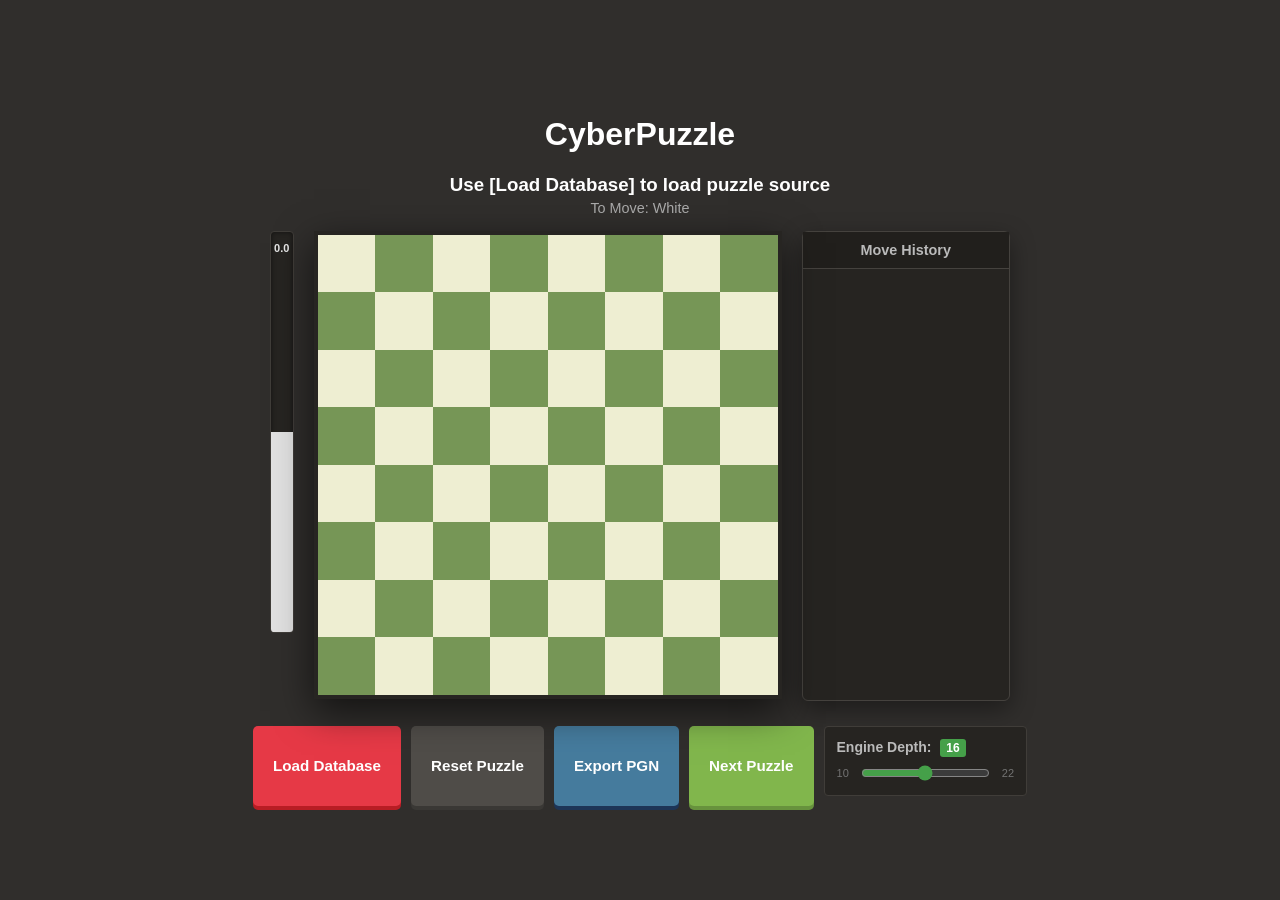
==== index.html @ 089b6265 "'init'" ====
<!DOCTYPE html>
<html lang="en">
<head>
    <meta charset="UTF-8">
    <meta name="viewport" content="width=device-width, initial-scale=1.0">
    <title>CyberPuzzle</title>
    <script src="chess.min.js"></script>
    <link rel="stylesheet" href="style.css">
</head>
<body>

    <div class="meta-info">
        <h1 style="color: #ffffff;">CyberPuzzle</h1>
        <h3 id="game-title" style="margin:0;">Loading</h3>
        <div id="turn-indicator" style="color: #aaa; font-size: 0.9rem; margin-top:4px;">-</div>
    </div>

    <div class="workspace-container">
        <div class="eval-bar-container">
            <div id="eval-bar-fill" class="eval-bar-fill"></div>
            <div id="eval-bar-text" class="eval-bar-text">0.0</div>
        </div>
        <div class="chessboard-wrapper">
            <div class="chessboard" id="board"></div>
            <div id="pieces-layer"></div>

            <div id="promotion-modal" class="promotion-overlay">
                <div class="promotion-box">
                    <h4>Promote Pawn</h4>
                    <div id="promotion-options"></div>
                </div>
            </div>
        </div>

        <div class="history-panel">
            <div class="history-header">Move History</div>
            <div class="history-moves-list" id="history-container"></div>
        </div>
    </div>

    <div class="controls">
        <label class="custom-file-upload" style="background-color: #e63946; color: white; padding: 12px 20px; font-size: 0.95rem; cursor: pointer; border-radius: 5px; font-weight: bold; box-shadow: 0 4px 0 #b81d24; display: inline-flex; align-items: center; justify-content: center;">
            Load Database
            <input type="file" id="pgn-file-input" accept=".pgn" style="display: none;" onchange="handleDatabaseUpload(event)">
        </label>
        
        <button onclick="resetBoard()">Reset Puzzle</button>
        <button class="secondary" onclick="exportCurrentPGN()">Export PGN</button>
        <button class="primary" onclick="loadNewPuzzle()">Next Puzzle</button>
        
        <div class="depth-selector-container">
            <label for="depth-slider">Engine Depth: <span id="depth-value">16</span></label>
            <div class="slider-wrapper">
                <span class="depth-label-min">10</span>
                <input type="range" id="depth-slider" min="10" max="22" value="16" step="1">
                <span class="depth-label-max">22</span>
            </div>
        </div>

    </div>

    <script src="stockfish-wrapper.js"></script>
    <script src="puzzle-trainer.js"></script>
</body>
</html>
---- style.css ----
:root {
    --light-square: #eeeed2;
    --dark-square: #769656;
    --selected-square: rgba(247, 247, 105, 0.6);
    --last-move-square: rgba(186, 202, 43, 0.5);
    --board-border: #272522;
}
body {
    font-family: 'Segoe UI', Tahoma, Geneva, Verdana, sans-serif;
    background-color: #302e2c;
    color: #fff;
    display: flex;
    flex-direction: column;
    align-items: center;
    justify-content: center;
    min-height: 100vh;
    margin: 0;
    padding: 20px;
    box-sizing: border-box;
}
.meta-info { text-align: center; margin-bottom: 15px; min-height: 40px; }

/* Main Workspace layout rules for Side-by-Side look */
.workspace-container {
    display: flex;
    flex-direction: row;
    gap: 20px;
    align-items: flex-start;
    justify-content: center;
    max-width: 740px;
    width: 100%;
}
@media (max-width: 700px) {
    .workspace-container {
        flex-direction: column;
        align-items: center;
    }
}

.chessboard-wrapper {
    position: relative;
    width: 90vw; height: 90vw;
    max-width: 460px; max-height: 460px;
    border: 4px solid var(--board-border);
    box-shadow: 0 12px 36px rgba(0,0,0,0.6);
    flex-shrink: 0;
}

.game-container {
    display: flex;
    align-items: stretch;
    gap: 10px;
}

.eval-bar-container {
    width: 25px;
    height: 400px; /* Match this to your chessboard's height */
    background-color: #262421; /* Black side color */
    position: relative;
    border-radius: 4px;
    overflow: hidden;
    border: 1px solid #403d39;
    box-shadow: inset 0 0 5px rgba(0,0,0,0.5);
}

.eval-bar-fill {
    width: 100%;
    height: 50%; /* Starts at 50% (Equal match) */
    background-color: #e1e1e1; /* White side color */
    position: absolute;
    bottom: 0; /* Animates from the bottom up */
    transition: height 0.4s ease-out; /* Smooth transition when eval changes */
}

.eval-bar-text {
    position: absolute;
    width: 100%;
    text-align: center;
    font-family: sans-serif;
    font-size: 11px;
    font-weight: bold;
    z-index: 2;
    pointer-events: none;
    /* Centered vertically, but shifts depending on who is winning */
    top: 10px; 
    color: #262421; /* Dark text on white background */
}

.chessboard { display: grid; grid-template-columns: repeat(8, 1fr); grid-template-rows: repeat(8, 1fr); width: 100%; height: 100%; user-select: none; }
#pieces-layer { position: absolute; top: 0; left: 0; width: 100%; height: 100%; z-index: 5; pointer-events: none; }
.square { position: relative; cursor: pointer; }
.light { background-color: var(--light-square); }
.dark { background-color: var(--dark-square); }
.square.selected::before { content: ''; position: absolute; top: 0; left: 0; right: 0; bottom: 0; background-color: var(--selected-square); z-index: 1; }
.square.last-move::before { content: ''; position: absolute; top: 0; left: 0; right: 0; bottom: 0; background-color: var(--last-move-square); z-index: 1; }
.legal-dot { width: 24%; height: 24%; background-color: rgba(0, 0, 0, 0.15); border-radius: 50%; position: absolute; top: 38%; left: 38%; z-index: 3; pointer-events: none; }
.square.has-piece .legal-dot { width: 87%; height: 87%; top: 0%; left: 0%; border: 4px solid rgba(0, 0, 0, 0.15); background-color: transparent; border-radius: 50%; }
.piece { position: absolute; width: 12.5%; height: 12.5%; background-size: contain; background-repeat: no-repeat; background-position: center; z-index: 5; pointer-events: none; }
.move-badge { position: absolute; top: -5px; right: -5px; width: 22px; height: 22px; border-radius: 50%; z-index: 10; display: flex; align-items: center; justify-content: center; font-size: 0.85rem; box-shadow: 0 2px 5px rgba(0,0,0,0.4); font-weight: bold; }
.badge-best { background-color: #8CB939; color: white; }
.badge-excellent { background-color: #8CB939; color: white; }
.badge-good { background-color: #8FB187; color: white; }
.badge-inaccuracy { background-color: #FBC020; color: white; }
.badge-mistake { background-color: #F48802; color: white; }
.badge-blunder { background-color: #D12533; color: white; }

/* --- Move History Panel Custom Styling --- */
.history-panel {
    width: 240px;
    height: 468px;
    background-color: #262421;
    border-radius: 6px;
    border: 1px solid #45423e;
    display: flex;
    flex-direction: column;
    box-shadow: 0 8px 24px rgba(0,0,0,0.4);
}
@media (max-width: 700px) {
    .history-panel { width: 100%; max-width: 468px; height: 160px; }
}
.history-header {
    background-color: #211f1c;
    padding: 10px;
    font-size: 0.9rem;
    font-weight: bold;
    color: #bababa;
    border-bottom: 1px solid #45423e;
    text-align: center;
}
.history-moves-list {
    flex-grow: 1;
    overflow-y: auto;
    padding: 10px;
}
.move-row {
    display: flex;
    padding: 6px 4px;
    font-size: 0.9rem;
    border-bottom: 1px solid #2d2b28;
}
.move-number { width: 40px; color: #757575; font-weight: bold; }
.move-clickable {
    flex: 1;
    padding: 2px 6px;
    cursor: pointer;
    border-radius: 3px;
    color: #dadada;
}
.move-clickable:hover { background-color: #383531; color: #fff; }
.move-clickable.active-history-move {
    background-color: #457b9d !important;
    color: #fff !important;
    font-weight: bold;
}

.controls { margin-top: 25px; display: flex; gap: 10px; flex-wrap: wrap; justify-content: center; }
button { background-color: #4f4c48; color: white; border: none; padding: 12px 20px; font-size: 0.95rem; cursor: pointer; border-radius: 5px; font-weight: bold; box-shadow: 0 4px 0 #3a3835; }
button.primary { background-color: #81b64c; box-shadow: 0 4px 0 #67923d; }
button.secondary { background-color: #457b9d; box-shadow: 0 4px 0 #1d3557; }
button:hover { opacity: 0.9; }
button:active { transform: translateY(2px); box-shadow: none; }

.promotion-overlay {
    display: none; position: absolute; top: 0; left: 0; width: 100%; height: 100%; 
    background: rgba(0, 0, 0, 0.65); z-index: 100; justify-content: center; align-items: center;
}
.promotion-box { background: #262421; padding: 16px; border-radius: 6px; text-align: center; border: 2px solid #45423e; }
.promotion-box h4 { margin: 0 0 12px 0; color: #bababa; font-size: 0.95rem; }
#promotion-options { display: flex; gap: 8px; }
.promo-choice-btn { width: 56px; height: 56px; cursor: pointer; background-color: #312e2b; border: 1px solid #45423e; border-radius: 4px; }
.promo-choice-btn:hover { background-color: #45423e; }

.depth-selector-container {
    background-color: #262421;
    color: #bababa;
    padding: 12px;
    border-radius: 4px;
    font-family: sans-serif;
    font-size: 14px;
    margin-bottom: 10px;
    border: 1px solid #403d39;
}

.depth-selector-container label {
    display: block;
    margin-bottom: 8px;
    font-weight: bold;
}

#depth-value {
    color: #fff;
    background-color: #45a049;
    padding: 2px 6px;
    border-radius: 3px;
    font-size: 12px;
    margin-left: 5px;
}

.slider-wrapper {
    display: flex;
    align-items: center;
    gap: 10px;
}

#depth-slider {
    flex-grow: 1;
    cursor: pointer;
    accent-color: #45a049; /* Green slider handle matching modern chess UIs */
}

.depth-label-min, .depth-label-max {
    font-size: 11px;
    color: #737373;
}
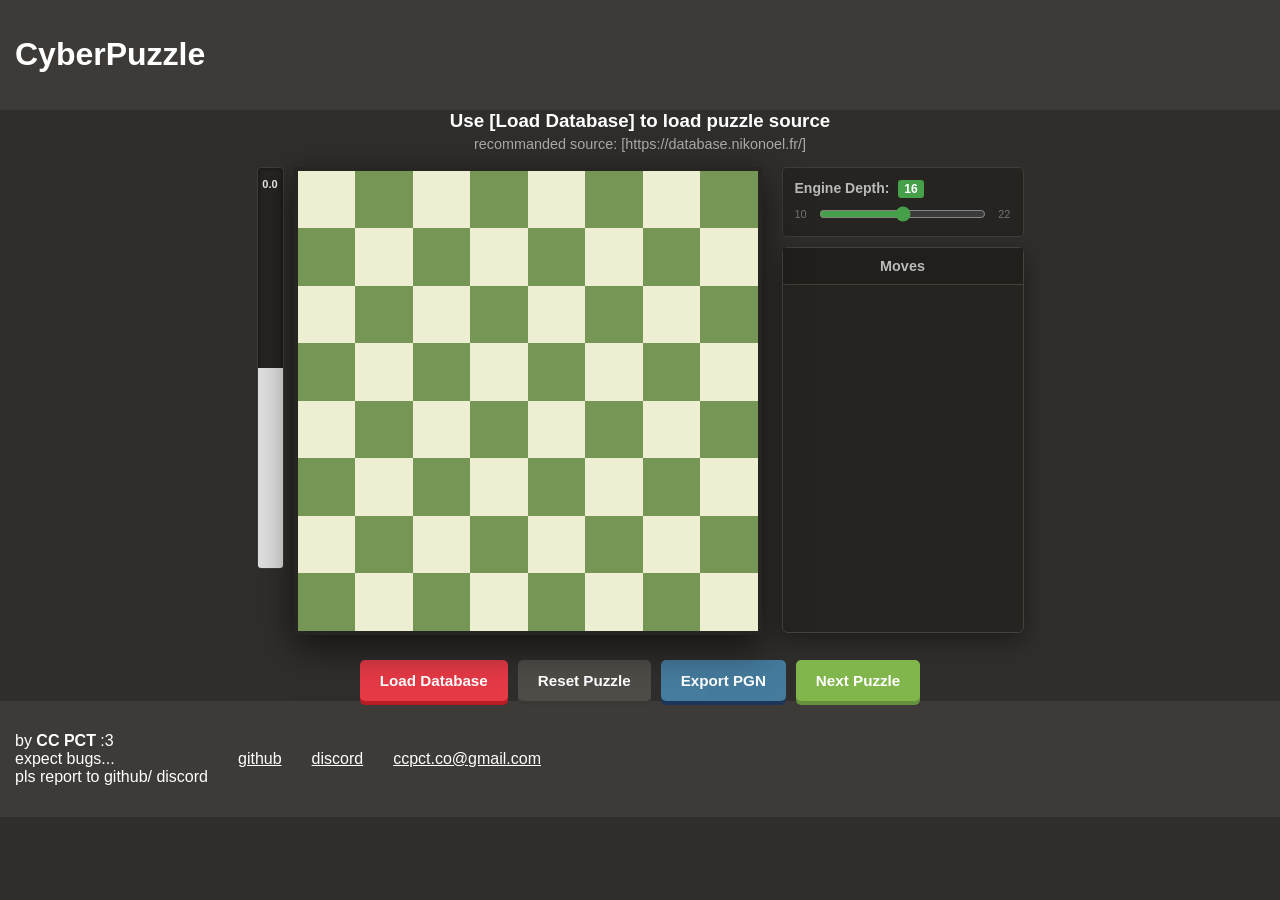
==== commit 98f4c8bc: "improve layout try to add game-end badges add header and footer" ====
--- a/index.html
+++ b/index.html
@@ -9,57 +9,78 @@
 </head>
 <body>
 
-    <div class="meta-info">
-        <h1 style="color: #ffffff;">CyberPuzzle</h1>
-        <h3 id="game-title" style="margin:0;">Loading</h3>
-        <div id="turn-indicator" style="color: #aaa; font-size: 0.9rem; margin-top:4px;">-</div>
-    </div>
+    <div class="root">
 
-    <div class="workspace-container">
-        <div class="eval-bar-container">
-            <div id="eval-bar-fill" class="eval-bar-fill"></div>
-            <div id="eval-bar-text" class="eval-bar-text">0.0</div>
+        <header style="display: flex; justify-content: flex-start; align-items: center;gap: 30px; width: 100%; background: #3d3a38; padding: 15px;">
+            <h1 style="color: #ffffff;">CyberPuzzle</h1>
+        </header>
+
+        <div class="meta-info">
+            
+            <h3 id="game-title" style="margin:0;">Loading</h3>
+            <div id="turn-indicator" style="color: #aaa; font-size: 0.9rem; margin-top:4px;">-</div>
         </div>
-        <div class="chessboard-wrapper">
-            <div class="chessboard" id="board"></div>
-            <div id="pieces-layer"></div>
 
-            <div id="promotion-modal" class="promotion-overlay">
-                <div class="promotion-box">
-                    <h4>Promote Pawn</h4>
-                    <div id="promotion-options"></div>
+        <div class="workspace-container" style="display: flex; gap: 20px; justify-content: center;">
+            <div class="metaboard" style="display: flex; gap: 10px;">
+                <div class="eval-bar-container">
+                    <div id="eval-bar-fill" class="eval-bar-fill"></div>
+                    <div id="eval-bar-text" class="eval-bar-text">0.0</div>
+                </div>
+                <div class="chessboard-wrapper">
+                    <div class="chessboard" id="board"></div>
+                    <div id="pieces-layer"></div>
+
+                    <div id="promotion-modal" class="promotion-overlay">
+                        <div class="promotion-box">
+                            <h4>Promote Pawn</h4>
+                            <div id="promotion-options"></div>
+                        </div>
+                    </div>
+                </div>
+            </div>
+            <div>
+                <div class="depth-selector-container">
+                    <label for="depth-slider">Engine Depth: <span id="depth-value">16</span></label>
+                    <div class="slider-wrapper">
+                        <span class="depth-label-min">10</span>
+                        <input type="range" id="depth-slider" min="10" max="22" value="16" step="1">
+                        <span class="depth-label-max">22</span>
+                    </div>
+                </div>
+                <div class="history-panel">
+                    <div class="history-header">Moves</div>
+                    <div class="history-moves-list" id="history-container"></div>
                 </div>
             </div>
         </div>
 
-        <div class="history-panel">
-            <div class="history-header">Move History</div>
-            <div class="history-moves-list" id="history-container"></div>
-        </div>
-    </div>
-
-    <div class="controls">
-        <label class="custom-file-upload" style="background-color: #e63946; color: white; padding: 12px 20px; font-size: 0.95rem; cursor: pointer; border-radius: 5px; font-weight: bold; box-shadow: 0 4px 0 #b81d24; display: inline-flex; align-items: center; justify-content: center;">
-            Load Database
-            <input type="file" id="pgn-file-input" accept=".pgn" style="display: none;" onchange="handleDatabaseUpload(event)">
-        </label>
-        
-        <button onclick="resetBoard()">Reset Puzzle</button>
-        <button class="secondary" onclick="exportCurrentPGN()">Export PGN</button>
-        <button class="primary" onclick="loadNewPuzzle()">Next Puzzle</button>
-        
-        <div class="depth-selector-container">
-            <label for="depth-slider">Engine Depth: <span id="depth-value">16</span></label>
-            <div class="slider-wrapper">
-                <span class="depth-label-min">10</span>
-                <input type="range" id="depth-slider" min="10" max="22" value="16" step="1">
-                <span class="depth-label-max">22</span>
-            </div>
+        <div class="controls">
+            <label class="custom-file-upload" style="background-color: #e63946; color: white; padding: 12px 20px; font-size: 0.95rem; cursor: pointer; border-radius: 5px; font-weight: bold; box-shadow: 0 4px 0 #b81d24; display: inline-flex; align-items: center; justify-content: center;">
+                Load Database
+                <input type="file" id="pgn-file-input" accept=".pgn" style="display: none;" onchange="handleDatabaseUpload(event)">
+            </label>
+            
+            <button onclick="resetBoard()">Reset Puzzle</button>
+            <button class="secondary" onclick="exportCurrentPGN()">Export PGN</button>
+            <button class="primary" onclick="loadNewPuzzle()">Next Puzzle</button>
         </div>
 
+        <script src="stockfish-wrapper.js"></script>
+        <script src="puzzle-trainer.js"></script>
+
+        <footer style="display: flex; justify-content: flex-start; align-items: center;gap: 30px; width: 100%; background: #3d3a38; padding: 15px;">
+            <div><p>
+                by <strong>CC PCT</strong> :3<br>
+                expect bugs...<br>
+                pls report to github/ discord
+            </p></div>
+            
+            <div><a href="https://github.com/CCPCT/CyberChess">github</a></div>
+            <div><a href="https://discord.gg/chd39EdsxZ">discord</a></div>
+            <div><a href="mailto:ccpct.co@gmail.com">ccpct.co@gmail.com</a></div>
+
+        </footer>
     </div>
-
-    <script src="stockfish-wrapper.js"></script>
-    <script src="puzzle-trainer.js"></script>
 </body>
 </html>
--- a/style.css
+++ b/style.css
@@ -19,18 +19,18 @@
     padding: 20px;
     box-sizing: border-box;
 }
+
+a {color: white;text-decoration: underline;}
+  a:hover {color: gray;text-decoration: underline;}
+  a:active {color: gray;text-decoration: underline;}
+  a:visited {color: white;text-decoration: underline;}
+    
+
+
 .meta-info { text-align: center; margin-bottom: 15px; min-height: 40px; }
 
 /* Main Workspace layout rules for Side-by-Side look */
-.workspace-container {
-    display: flex;
-    flex-direction: row;
-    gap: 20px;
-    align-items: flex-start;
-    justify-content: center;
-    max-width: 740px;
-    width: 100%;
-}
+
 @media (max-width: 700px) {
     .workspace-container {
         flex-direction: column;
@@ -104,11 +104,27 @@
 .badge-inaccuracy { background-color: #FBC020; color: white; }
 .badge-mistake { background-color: #F48802; color: white; }
 .badge-blunder { background-color: #D12533; color: white; }
+.badge-checkmate { background-color: #302F2B; color: white; }
+.badge-draw { background-color: #F9F9F9; color: #010101; }
+
+.root {
+  /* Forces the div to take up the full browser window size */
+  width: 100vw;
+  height: 100vh;
+  
+  /* Ensures it stays in place even if the page content grows */
+  position: fixed;
+  top: 0;
+  left: 0;
+  
+  /* Optional: Prevents scrollbars if the content exceeds the screen */
+  overflow: auto; 
+}
 
 /* --- Move History Panel Custom Styling --- */
 .history-panel {
     width: 240px;
-    height: 468px;
+    height: 384px;
     background-color: #262421;
     border-radius: 6px;
     border: 1px solid #45423e;
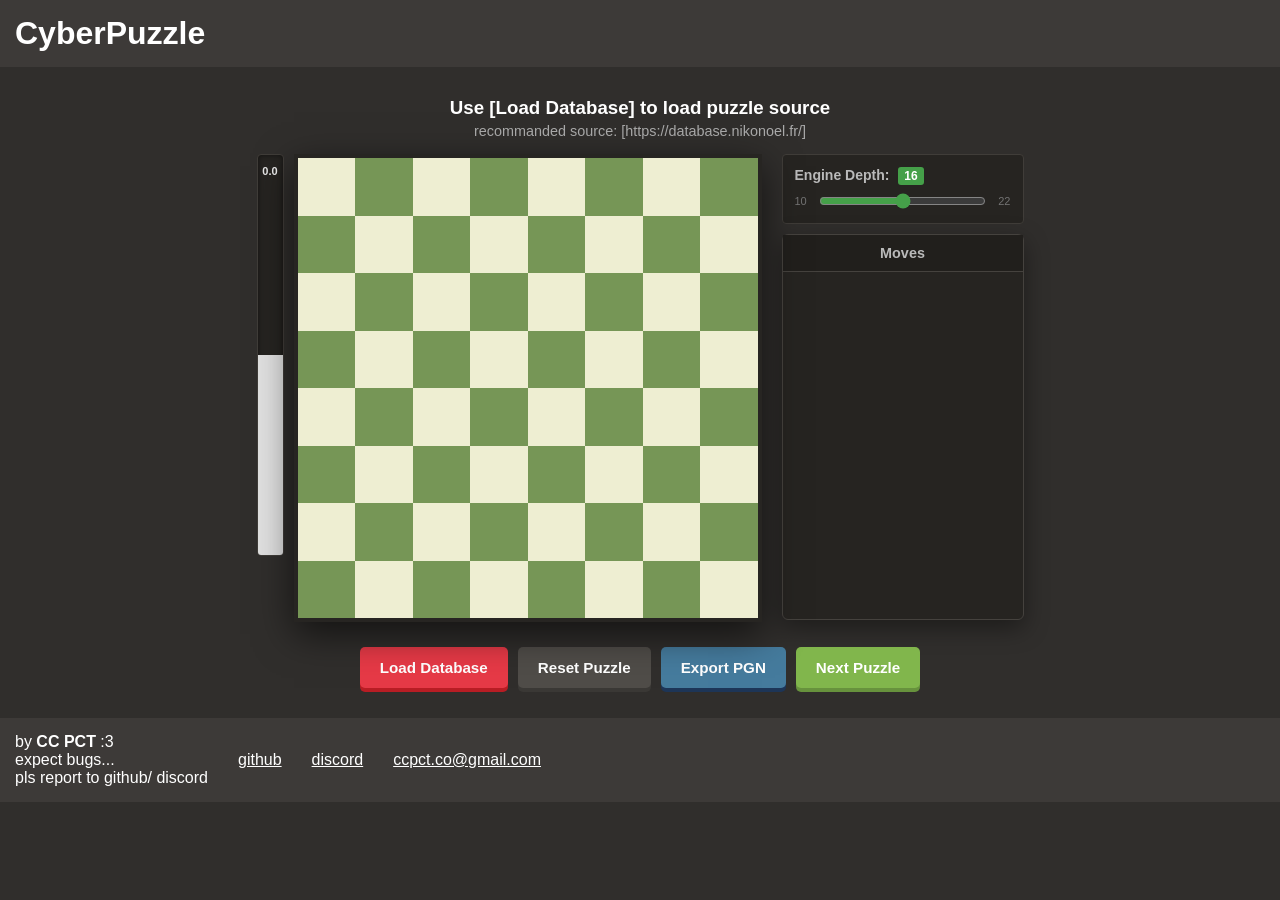
==== commit 3e641f6c: "improve layout2" ====
--- a/index.html
+++ b/index.html
@@ -10,9 +10,12 @@
 <body>
 
     <div class="root">
-
-        <header style="display: flex; justify-content: flex-start; align-items: center;gap: 30px; width: 100%; background: #3d3a38; padding: 15px;">
-            <h1 style="color: #ffffff;">CyberPuzzle</h1>
+        <header style="display: flex; justify-content: flex-start; align-items: center; gap: 30px; width: 100%; background: #3d3a38; padding: 15px; margin-bottom: 30px;">
+            <h1 style="color: #ffffff; margin: 0;">
+                <a href="https://ccpct.github.io/CyberChess/" style="color: inherit; text-decoration: none;">
+                    CyberPuzzle
+                </a>
+            </h1>
         </header>
 
         <div class="meta-info">
@@ -55,7 +58,7 @@
             </div>
         </div>
 
-        <div class="controls">
+        <div class="controls" style="margin-bottom: 30px;">
             <label class="custom-file-upload" style="background-color: #e63946; color: white; padding: 12px 20px; font-size: 0.95rem; cursor: pointer; border-radius: 5px; font-weight: bold; box-shadow: 0 4px 0 #b81d24; display: inline-flex; align-items: center; justify-content: center;">
                 Load Database
                 <input type="file" id="pgn-file-input" accept=".pgn" style="display: none;" onchange="handleDatabaseUpload(event)">
@@ -66,11 +69,8 @@
             <button class="primary" onclick="loadNewPuzzle()">Next Puzzle</button>
         </div>
 
-        <script src="stockfish-wrapper.js"></script>
-        <script src="puzzle-trainer.js"></script>
-
         <footer style="display: flex; justify-content: flex-start; align-items: center;gap: 30px; width: 100%; background: #3d3a38; padding: 15px;">
-            <div><p>
+            <div><p style="margin: 0;">
                 by <strong>CC PCT</strong> :3<br>
                 expect bugs...<br>
                 pls report to github/ discord
@@ -82,5 +82,8 @@
 
         </footer>
     </div>
+
+    <script src="stockfish-wrapper.js"></script>
+    <script src="puzzle-trainer.js"></script>
 </body>
 </html>
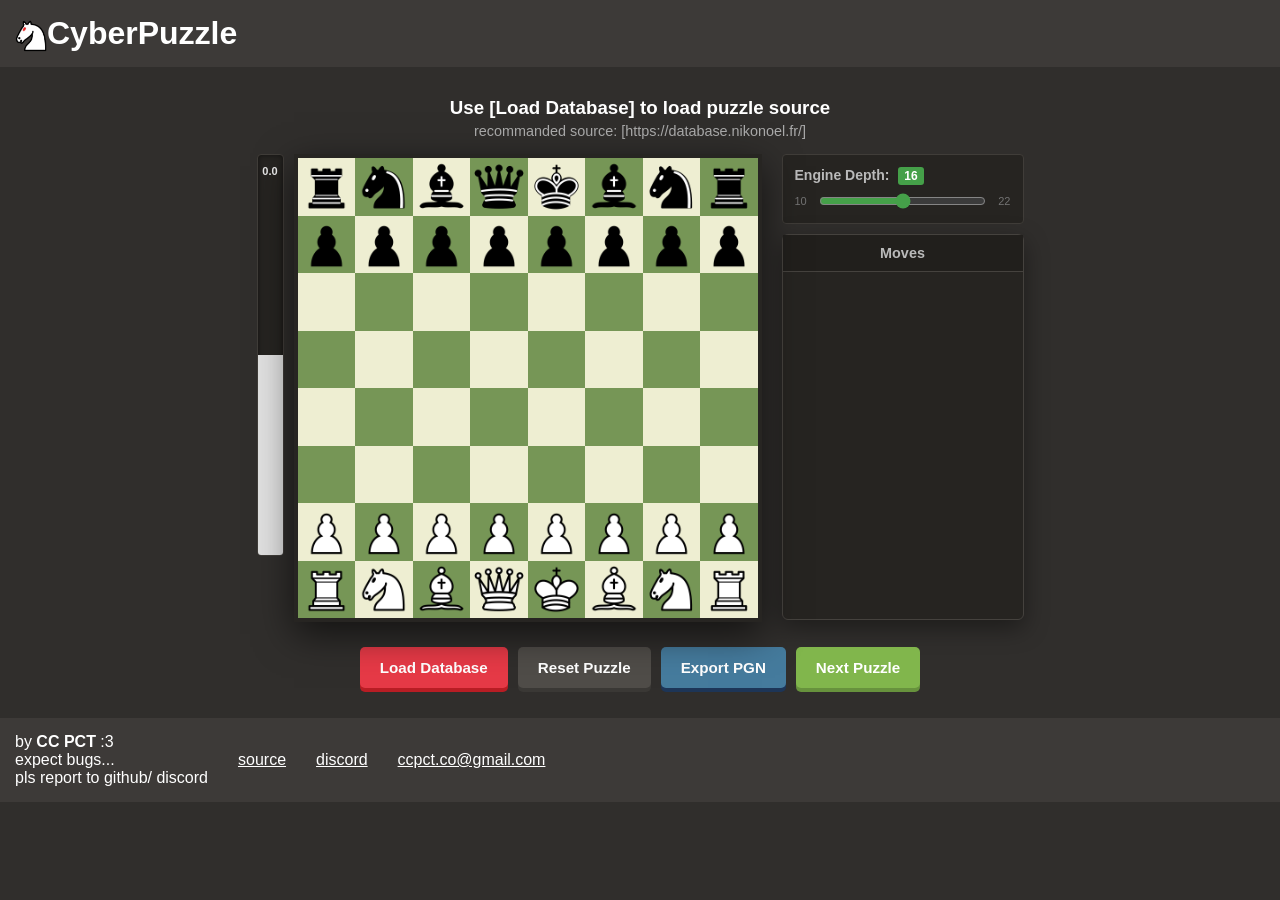
==== commit e1f6a31e: "added icon" ====
--- a/index.html
+++ b/index.html
@@ -13,7 +13,7 @@
         <header style="display: flex; justify-content: flex-start; align-items: center; gap: 30px; width: 100%; background: #3d3a38; padding: 15px; margin-bottom: 30px;">
             <h1 style="color: #ffffff; margin: 0;">
                 <a href="https://ccpct.github.io/CyberChess/" style="color: inherit; text-decoration: none;">
-                    CyberPuzzle
+                    <img src="favicon.ico" style="height: 1em; width: auto; vertical-align: middle;">CyberPuzzle
                 </a>
             </h1>
         </header>
@@ -76,14 +76,13 @@
                 pls report to github/ discord
             </p></div>
             
-            <div><a href="https://github.com/CCPCT/CyberChess">github</a></div>
+            <div><a href="https://github.com/CCPCT/CyberChess">source</a></div>
             <div><a href="https://discord.gg/chd39EdsxZ">discord</a></div>
             <div><a href="mailto:ccpct.co@gmail.com">ccpct.co@gmail.com</a></div>
 
         </footer>
     </div>
 
-    <script src="stockfish-wrapper.js"></script>
     <script src="puzzle-trainer.js"></script>
 </body>
 </html>
